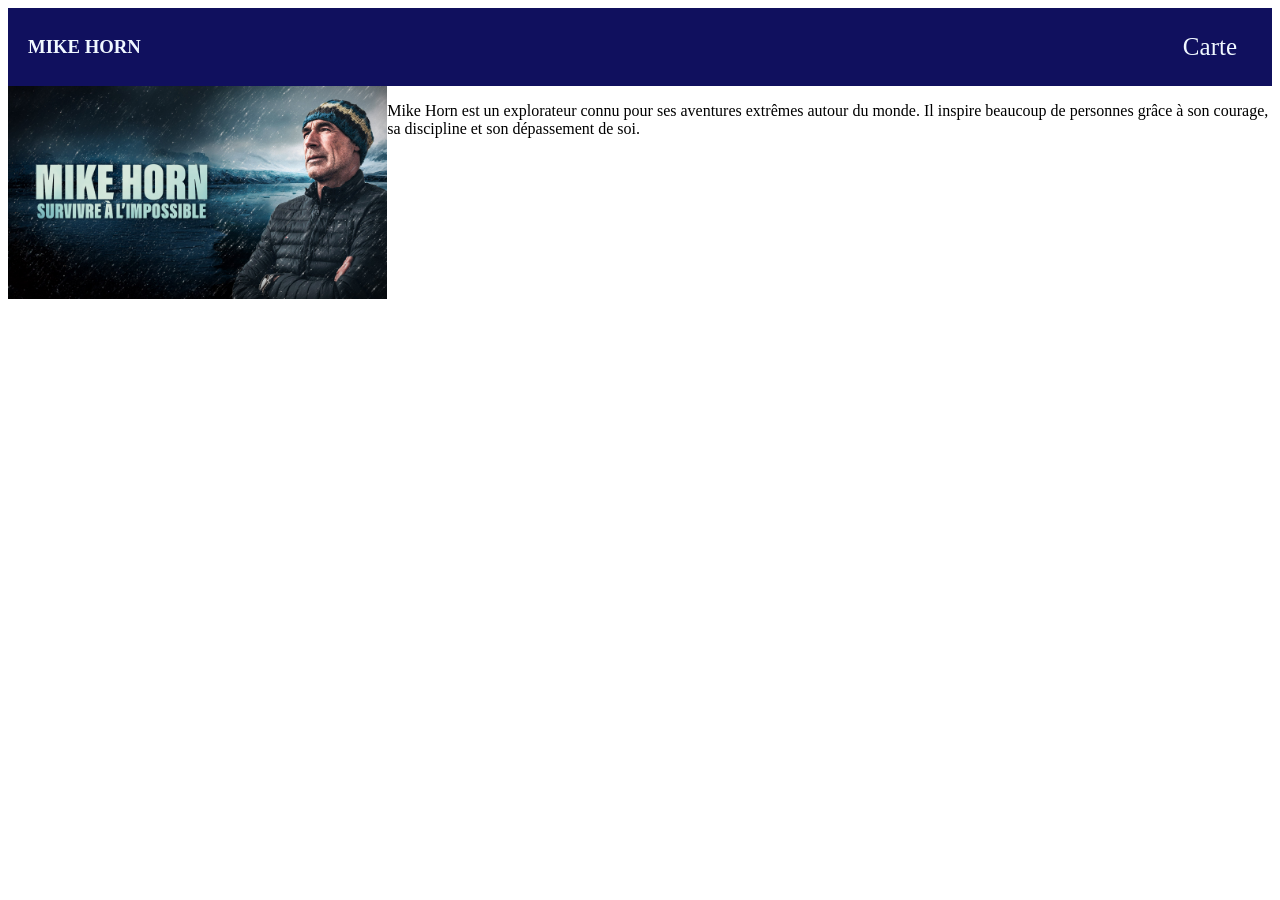
==== index.html @ ac3c0656 "page-mike-horn: premier commit" ====
<!DOCTYPE html>
<html lang="en">
<head>
    <meta charset="UTF-8">
    <meta name="viewport" content="width=device-width, initial-scale=1.0">
    <title>Mike Horn</title>
    <link rel="stylesheet" href="style.css">
</head>
<body>
    <nav class="navbar">
        <section class="titleNav">
            <h1>MIKE HORN</h1>
        </section>
         <a href="carte.html">Carte</a>
    </nav>

    <section class="body"> 
        <img class="photo" src="Photo_Base.jpg" alt="Photo_Mike_Horn"> 
        <p>Mike Horn est un explorateur connu pour ses aventures extrêmes
        autour du monde. Il inspire beaucoup de personnes grâce à son courage,
        sa discipline et son dépassement de soi.
        </p>
    </section>
    <footer></footer>
    
</body>
</html>
---- style.css ----
.photo {
    width: 30%;
    height: auto;
}

.navbar {
    background-color: rgb(16, 16, 94);
    display: flex; 
    justify-content: space-between;
    align-items: center;
    padding: 10px 20px;
}

.navbar a {
    font-size: 25px;
    text-decoration: none;
    padding: 15px;
    color: aliceblue;
}

.navbar a {
    color: aliceblue;
    text-decoration: none;
    font-size: 25px;
}

.titleNav {
    color: aliceblue;
}

.titleNav h1 {
    margin: 0;
    color: aliceblue;
}

.body {
    display: flex;
    justify-content: space-between;
    align-items: 30px;
}
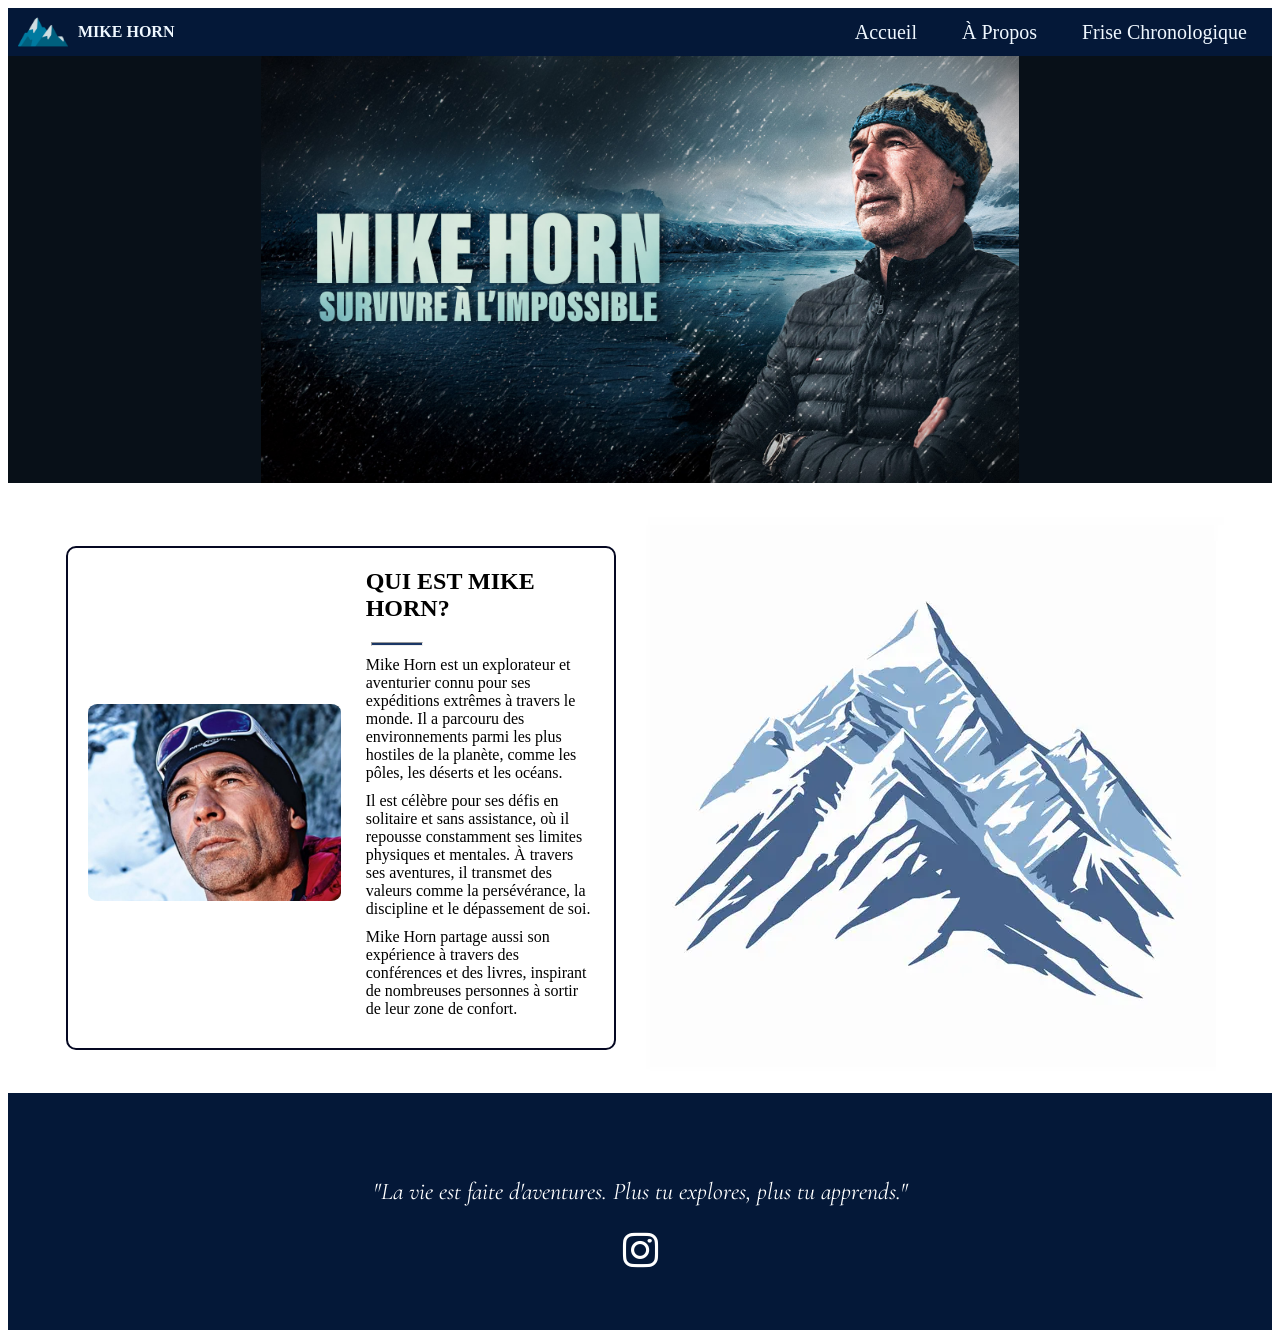
==== commit ce566b1b: "Projet Mike Horn" ====
--- a/index.html
+++ b/index.html
@@ -1,27 +1,70 @@
 <!DOCTYPE html>
-<html lang="en">
+<html lang="fr">
+
 <head>
     <meta charset="UTF-8">
     <meta name="viewport" content="width=device-width, initial-scale=1.0">
     <title>Mike Horn</title>
     <link rel="stylesheet" href="style.css">
+    <link rel="stylesheet" href="https://cdnjs.cloudflare.com/ajax/libs/font-awesome/6.5.1/css/all.min.css">
+    <link href="https://fonts.googleapis.com/css2?family=Cormorant+Garamond:ital@1&display=swap" rel="stylesheet">
 </head>
+
 <body>
-    <nav class="navbar">
-        <section class="titleNav">
-            <h1>MIKE HORN</h1>
+
+    <main>
+        <nav class="navbar">
+            <article class="left">
+                <img class="logo" src="assets/mountain.png" alt="montagne">
+                <section class="titleNav">
+                    <h1>MIKE HORN</h1>
+                </section>
+            </article>
+            <section class="nav_lien">
+                <a href="index.html"> Accueil</a>
+                <a href="carte.html"> À Propos</a>
+                <a href="frise.html"> Frise Chronologique</a>
+            </section>
+        </nav>
+
+        <section class="big-image">
+            <img class="photo" src="assets/Photo_Base.jpg" alt="Photo_Mike_Horn">
         </section>
-         <a href="carte.html">Carte</a>
-    </nav>
 
-    <section class="body"> 
-        <img class="photo" src="Photo_Base.jpg" alt="Photo_Mike_Horn"> 
-        <p>Mike Horn est un explorateur connu pour ses aventures extrêmes
-        autour du monde. Il inspire beaucoup de personnes grâce à son courage,
-        sa discipline et son dépassement de soi.
-        </p>
-    </section>
-    <footer></footer>
-    
+        <section class="centre">
+            <section class="cadre">
+                <img class="photo-texte" src="assets/mike-horn.jpg" alt="photo-mike-horn">
+                <article>
+                    <h2> QUI EST MIKE HORN?</h2>
+                    <hr class="ligne">
+                    <p class="texte">
+                        Mike Horn est un explorateur et aventurier connu pour ses expéditions extrêmes à travers le
+                        monde. Il a parcouru des environnements parmi les plus hostiles de la planète, comme les pôles,
+                        les déserts et les océans.
+                    </p>
+                    <p class="texte">
+                        Il est célèbre pour ses défis en solitaire et sans assistance, où il repousse constamment ses
+                        limites physiques et mentales. À travers ses aventures, il transmet des valeurs comme la
+                        persévérance, la discipline et le dépassement de soi.
+                    </p>
+                    <p class="texte">
+                        Mike Horn partage aussi son expérience à travers des conférences et des livres, inspirant de
+                        nombreuses personnes à sortir de leur zone de confort.
+                    </p>
+                </article>
+            </section>
+            <img class="montagne" src="assets/montagne.jpg" alt="image_montage">
+        </section>
+    </main>
+
+
+    <footer>
+        <p>"La vie est faite d'aventures. Plus tu explores, plus tu apprends."</p>
+        <a href="https://www.instagram.com/mikehornexplorer/">
+            <i class="fa-brands fa-instagram"></i>
+        </a>
+    </footer>
+
 </body>
+
 </html>
--- a/style.css
+++ b/style.css
@@ -1,40 +1,192 @@
-.photo {
-    width: 30%;
-    height: auto;
+.navbar {
+    background-color: rgb(4, 24, 56);
+    display: flex;
+    justify-content: space-between;
+    align-items: center;
+    padding: 5px 10px;
+    height: 38px;
+
 }
 
-.navbar {
-    background-color: rgb(16, 16, 94);
-    display: flex; 
-    justify-content: space-between;
+.left {
+    display: flex;
     align-items: center;
-    padding: 10px 20px;
+    gap: 10px;
+
+}
+
+.logo {
+    width: 50px;
+    height: 50px;
+
+}
+
+.nav_lien {
+    display: flex;
+    gap: 15px;
 }
 
 .navbar a {
-    font-size: 25px;
+    font-size: 20px;
     text-decoration: none;
     padding: 15px;
     color: aliceblue;
+    text-underline-offset: 8px;
 }
 
-.navbar a {
-    color: aliceblue;
-    text-decoration: none;
-    font-size: 25px;
+a:hover {
+    text-decoration: underline;
+    color: #fff;
+
 }
 
 .titleNav {
     color: aliceblue;
+    margin: 0;
+    font-family: 'Times New Roman', Times, serif
 }
 
-.titleNav h1 {
-    margin: 0;
-    color: aliceblue;
+.big-image {
+    background-color: rgb(8 16 24);
+
 }
 
-.body {
+.big-image .photo {
+    width: 60%;
+    height: 55%;
+    display: block;
+    margin: auto;
+
+}
+
+.centre .cadre {
+    background-color: white;
+    border: 2px solid rgb(5, 8, 34);
+
+    display: flex;
+    align-items: center;
+    gap: 25px;
+    width: 40%;
+    margin-top: 10px;
+    padding: 20px;
+    border-radius: 10px;
+    margin-left: 3%;
+    margin-right: 0;
+    transform: translateX(20px);
+}
+
+.centre {
     display: flex;
     justify-content: space-between;
-    align-items: 30px;
+    align-items: center;
+    gap: 25px;
+    margin-top: 10px;
+}
+
+.photo-texte {
+    width: 50%;
+    border-radius: 4%;
+    margin-top: 10px;
+}
+
+h2 {
+    margin-left: 0px;
+    margin-top: 0;
+}
+
+.ligne {
+    width: 50px;
+    height: 2px;
+    background-color: rgb(26, 54, 101);
+    margin-left: 5px;
+}
+
+.texte {
+    text-align: left;
+    margin: 10px 0;
+}
+
+.montagne {
+    transform: translateX(-40px);
+}
+
+
+footer {
+    background-color: rgb(4 24 56);
+    text-align: center;
+    color: white;
+    padding: 60px 20px;
+}
+
+footer p {
+    font-family: "Cormorant Garamond", serif;
+    font-style: italic;
+    font-size: 24px;
+}
+
+.fa-instagram {
+    font-size: 40px;
+    color: white;
+    transition: 0.3s;
+}
+
+.fa-instagram:hover {
+    transform: scale(1.05);
+}
+
+@media (max-width: 768px) {
+
+    .navbar {
+        flex-direction: column;
+        height: auto;
+        gap: 10px;
+        text-align: center;
+    }
+
+    .navbar a {
+        font-size: 18px;
+        padding: 8px;
+    }
+
+    .logo {
+        width: 40px;
+        height: 40px;
+    }
+
+    .big-image .photo {
+        width: 90%;
+        height: auto;
+    }
+
+    .centre {
+        flex-direction: column;
+        align-items: center;
+    }
+
+    .centre .cadre {
+        width: 90%;
+        flex-direction: column;
+        transform: none;
+        margin: 0;
+        padding: 15px;
+    }
+
+    .photo-texte {
+        width: 100%;
+        margin-bottom: 10px;
+    }
+
+    .montagne {
+        transform: none;
+        width: 80%;
+        margin-top: 10px;
+    }
+
+    footer {
+        padding: 40px 15px;
+    }
+
+    footer p {
+        font-size: 14px;
+    }
 }
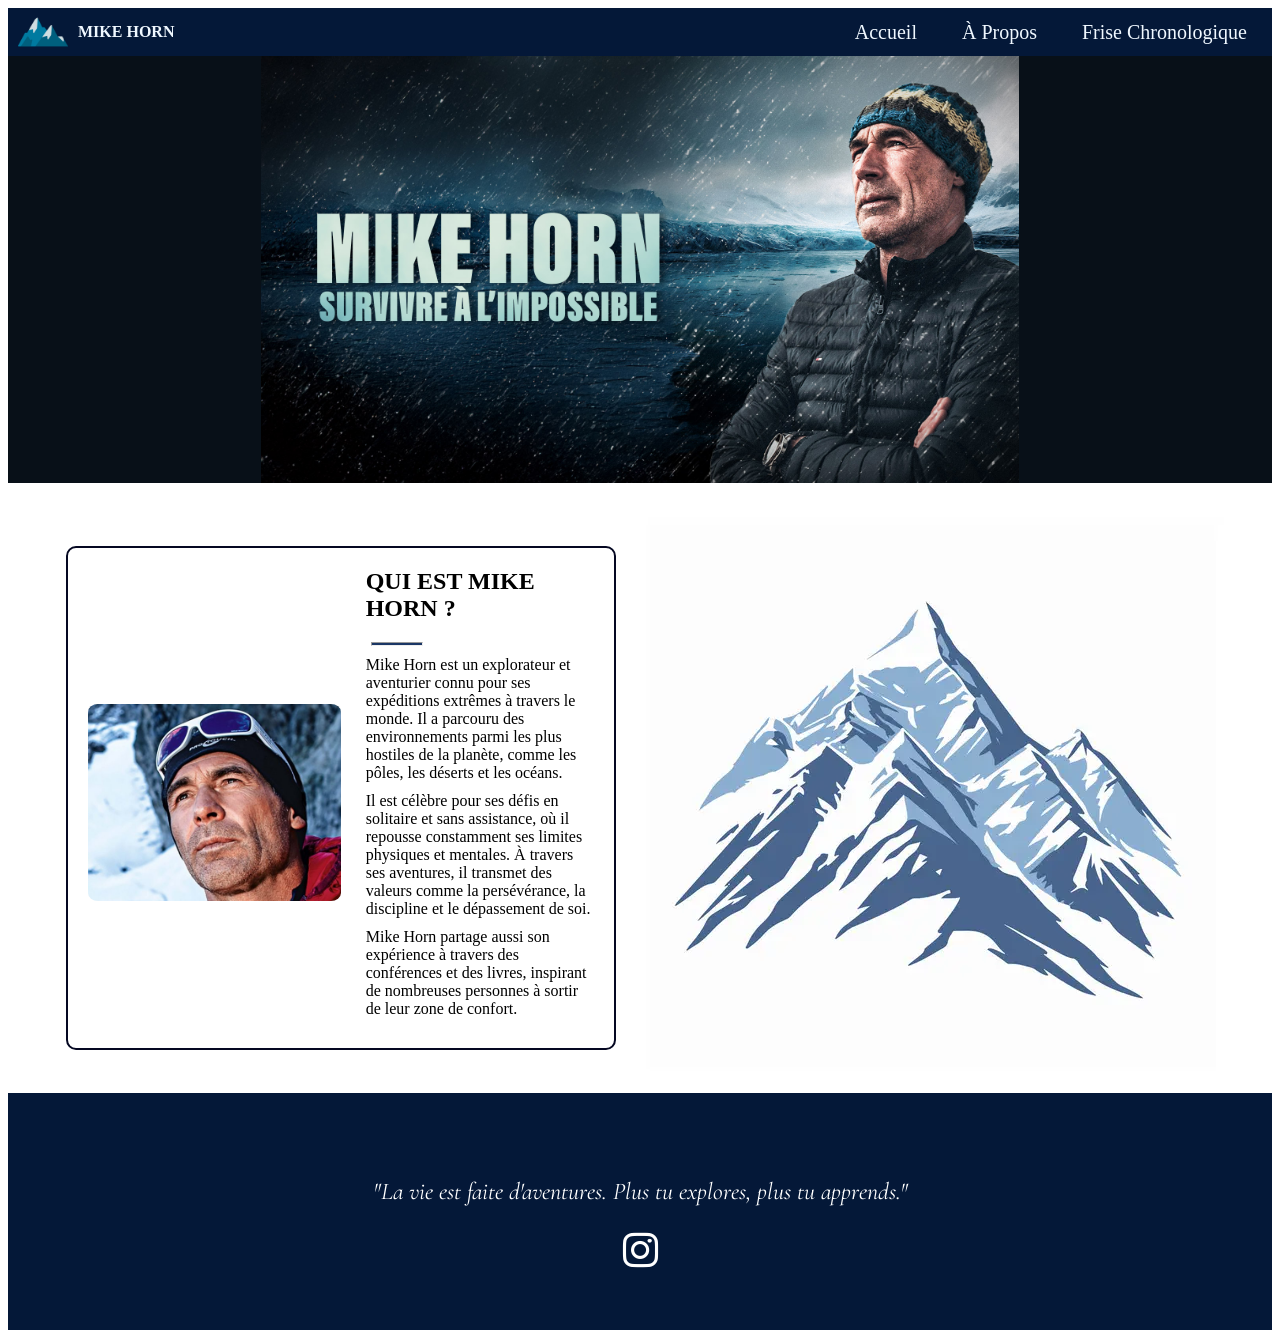
==== commit a35e42f3: "projet Mike : typo" ====
--- a/index.html
+++ b/index.html
@@ -11,8 +11,7 @@
 </head>
 
 <body>
-
-    <main>
+    <header>
         <nav class="navbar">
             <article class="left">
                 <img class="logo" src="assets/mountain.png" alt="montagne">
@@ -26,6 +25,9 @@
                 <a href="frise.html"> Frise Chronologique</a>
             </section>
         </nav>
+    </header>
+
+    <main>
 
         <section class="big-image">
             <img class="photo" src="assets/Photo_Base.jpg" alt="Photo_Mike_Horn">
@@ -35,7 +37,7 @@
             <section class="cadre">
                 <img class="photo-texte" src="assets/mike-horn.jpg" alt="photo-mike-horn">
                 <article>
-                    <h2> QUI EST MIKE HORN?</h2>
+                    <h2> QUI EST MIKE HORN ?</h2>
                     <hr class="ligne">
                     <p class="texte">
                         Mike Horn est un explorateur et aventurier connu pour ses expéditions extrêmes à travers le
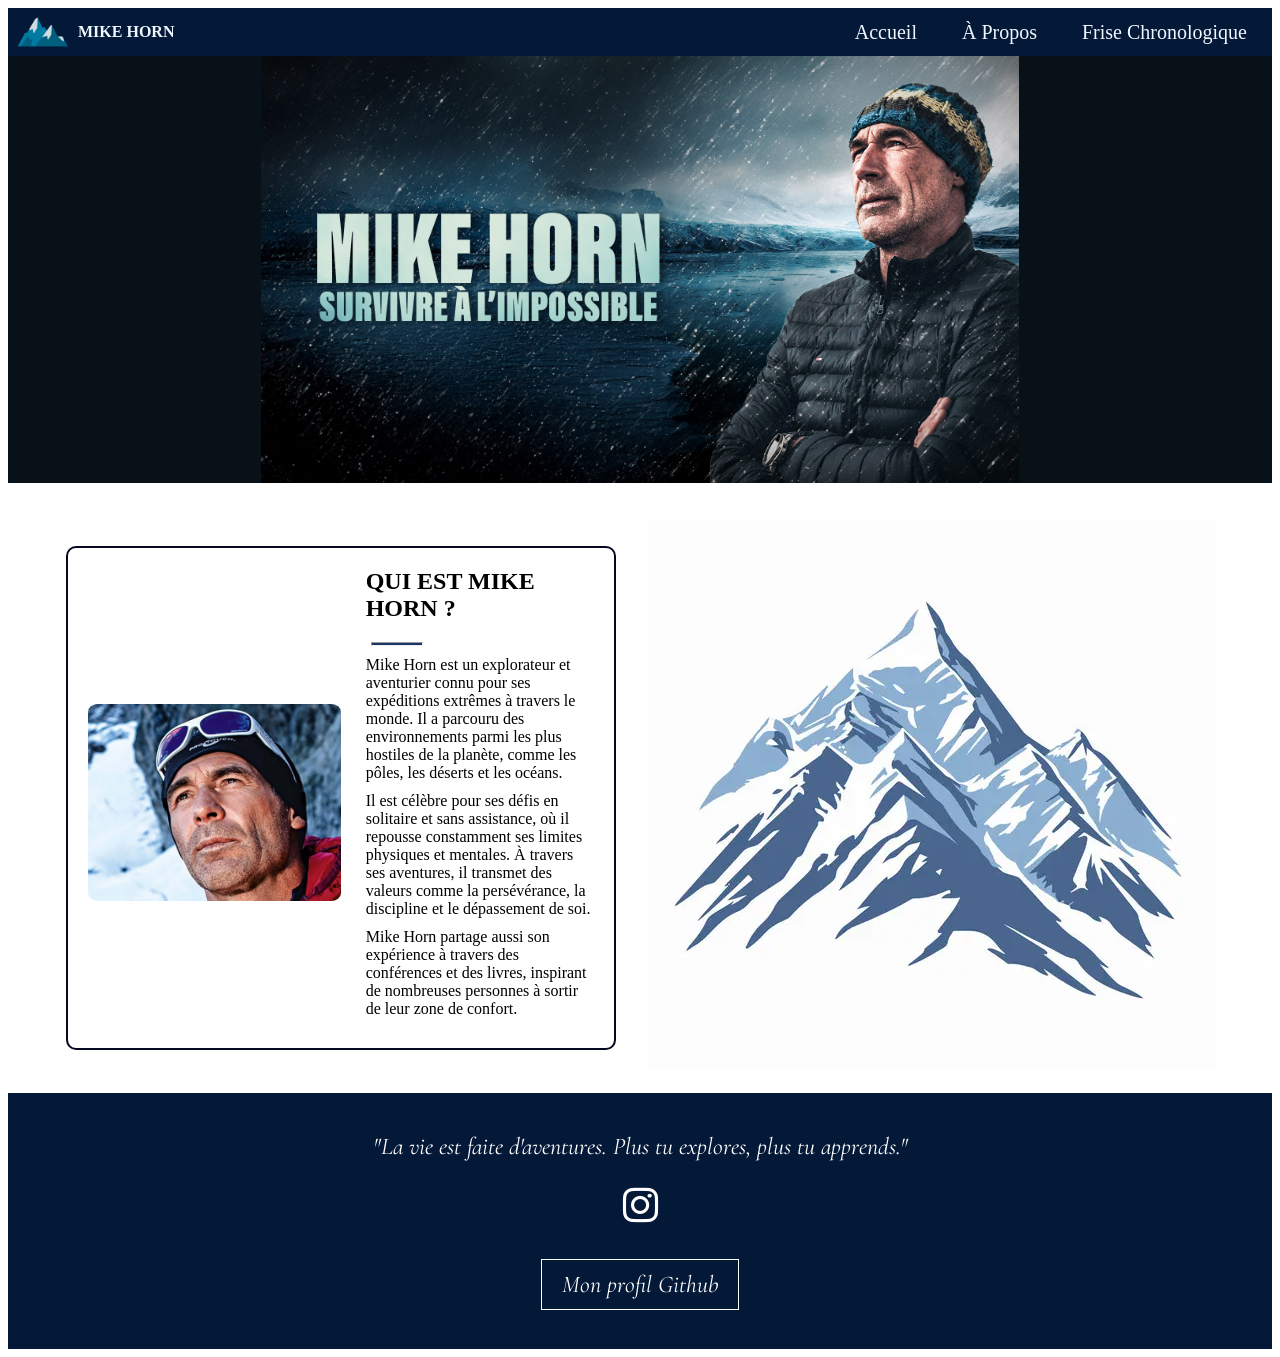
==== commit ec24d143: "Projet Mike Horn-Git hub" ====
--- a/index.html
+++ b/index.html
@@ -65,8 +65,9 @@
         <a href="https://www.instagram.com/mikehornexplorer/">
             <i class="fa-brands fa-instagram"></i>
         </a>
+        <p><a class="lien" href="https://github.com/Mayulie"> Mon profil Github</a></p>
     </footer>
 
 </body>
 
-</html>+</html>
--- a/style.css
+++ b/style.css
@@ -115,7 +115,7 @@
     background-color: rgb(4 24 56);
     text-align: center;
     color: white;
-    padding: 60px 20px;
+    padding: 15px 20px;
 }
 
 footer p {
@@ -124,6 +124,21 @@
     font-size: 24px;
 }
 
+.lien {
+    color: #fff;
+    text-decoration: none;
+    margin-top: 10px;
+    display: inline-block;
+    border: 1px solid white;
+    padding: 10px 20px;
+    transition: 0.3s;
+}
+
+.lien:hover {
+    transform: scale(1.05);
+    text-decoration: none;
+}
+
 .fa-instagram {
     font-size: 40px;
     color: white;
@@ -132,7 +147,10 @@
 
 .fa-instagram:hover {
     transform: scale(1.05);
-}
+    
+}
+
+
 
 @media (max-width: 768px) {
 
@@ -184,6 +202,7 @@
 
     footer {
         padding: 40px 15px;
+
     }
 
     footer p {
